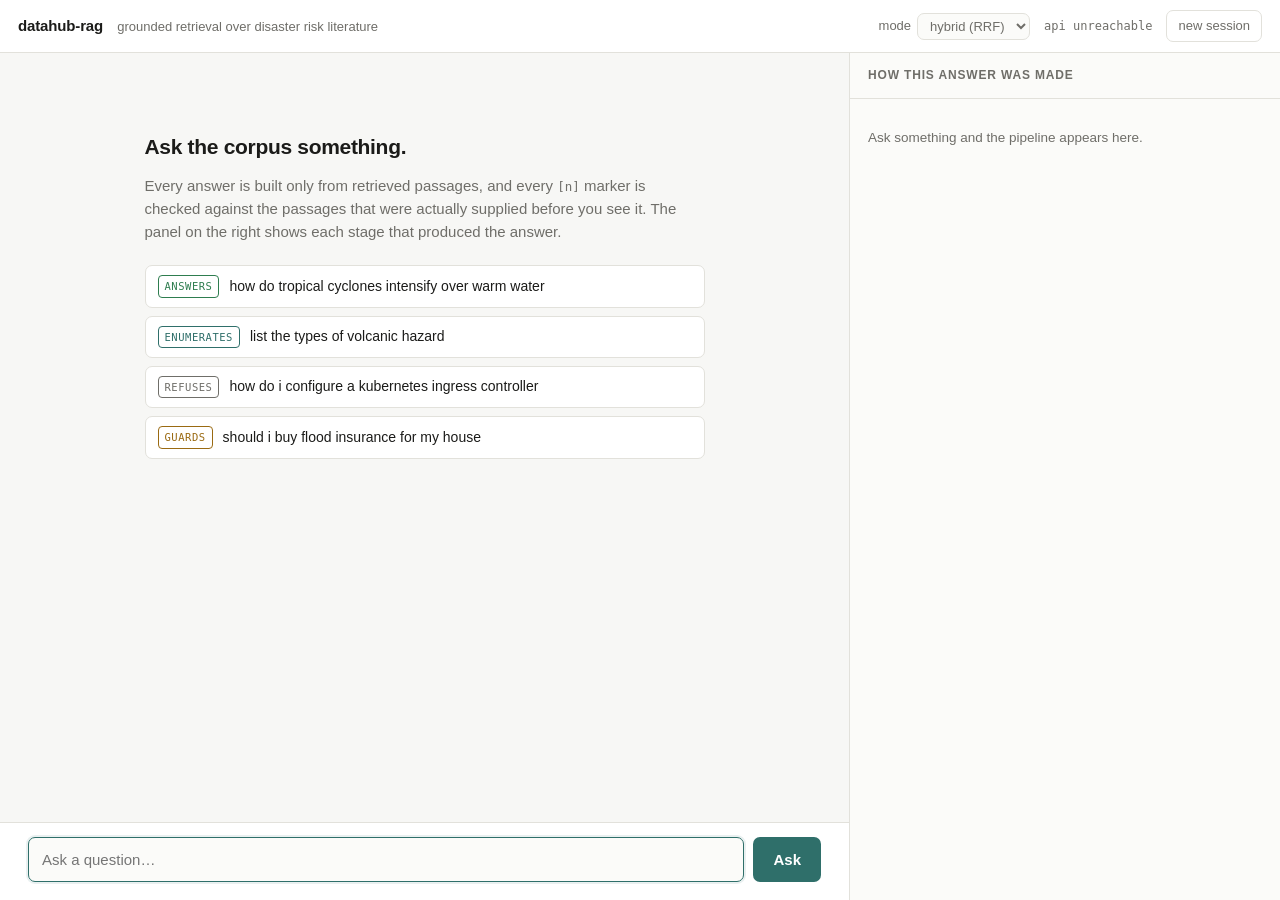
==== web/index.html @ ea363c76 "feat: web UI that shows the retrieval pipeline behind each answer Adds web/ — dependency-free HTML/C" ====
<!doctype html>
<html lang="en">
<head>
  <meta charset="utf-8">
  <meta name="viewport" content="width=device-width, initial-scale=1">
  <title>datahub-rag</title>
  <link rel="stylesheet" href="styles.css">
  <link rel="icon" href="data:image/svg+xml,<svg xmlns='http://www.w3.org/2000/svg' viewBox='0 0 16 16'><text y='13' font-size='13'>&#128269;</text></svg>">
</head>
<body>
<header class="bar">
  <div class="brand">
    <strong>datahub-rag</strong>
    <span class="sub">grounded retrieval over disaster risk literature</span>
  </div>
  <div class="bar-right">
    <label class="field">
      <span>mode</span>
      <select id="mode">
        <option value="hybrid">hybrid (RRF)</option>
        <option value="vector">vector</option>
        <option value="lexical">lexical</option>
      </select>
    </label>
    <div id="census" class="census">&hellip;</div>
    <button id="reset" class="ghost" title="Start a new session">new session</button>
  </div>
</header>

<main>
  <!-- ---------------------------------------------------------------- -->
  <section class="pane conversation">
    <div id="thread" class="thread">
      <div class="empty">
        <h1>Ask the corpus something.</h1>
        <p>
          Every answer is built only from retrieved passages, and every
          <code>[n]</code> marker is checked against the passages that were
          actually supplied before you see it. The panel on the right shows
          each stage that produced the answer.
        </p>
        <div class="examples">
          <button data-q="how do tropical cyclones intensify over warm water">
            <span class="tag tag-answer">answers</span>
            how do tropical cyclones intensify over warm water
          </button>
          <button data-q="list the types of volcanic hazard">
            <span class="tag tag-list">enumerates</span>
            list the types of volcanic hazard
          </button>
          <button data-q="how do i configure a kubernetes ingress controller">
            <span class="tag tag-refuse">refuses</span>
            how do i configure a kubernetes ingress controller
          </button>
          <button data-q="should i buy flood insurance for my house">
            <span class="tag tag-guard">guards</span>
            should i buy flood insurance for my house
          </button>
        </div>
      </div>
    </div>

    <form id="composer" class="composer">
      <input id="question" type="text" autocomplete="off" spellcheck="false"
             placeholder="Ask a question&hellip;" required minlength="2">
      <button id="send" type="submit">Ask</button>
    </form>
  </section>

  <!-- ---------------------------------------------------------------- -->
  <aside class="pane inspector" id="inspector">
    <div class="inspector-head">
      <h2>How this answer was made</h2>
      <span id="took" class="took"></span>
    </div>
    <div id="trace" class="trace">
      <p class="hint">Ask something and the pipeline appears here.</p>
    </div>
  </aside>
</main>

<script src="app.js"></script>
</body>
</html>
---- web/styles.css ----
/* datahub-rag UI. No framework, no build step: the page is served straight
   from the API image so `docker compose up` is the only thing to run. */

:root {
  --bg: #f7f7f5;
  --panel: #ffffff;
  --panel-2: #fbfbf9;
  --border: #e2e1db;
  --ink: #1b1b19;
  --muted: #6f6e69;
  --accent: #2f6f6a;
  --accent-soft: #2f6f6a1a;
  --ok: #2e7d4f;
  --warn: #9a6a12;
  --bad: #a63d34;
  --mono: ui-monospace, SFMono-Regular, "SF Mono", Menlo, Consolas, monospace;
  --sans: -apple-system, BlinkMacSystemFont, "Segoe UI", Inter, Roboto, sans-serif;
  --radius: 7px;
}

@media (prefers-color-scheme: dark) {
  :root {
    --bg: #14161a;
    --panel: #1b1e23;
    --panel-2: #202429;
    --border: #2e333b;
    --ink: #e6e6e3;
    --muted: #949aa5;
    --accent: #5fb3aa;
    --accent-soft: #5fb3aa1f;
    --ok: #63b981;
    --warn: #d3a247;
    --bad: #e0776a;
  }
}

* { box-sizing: border-box; }

html, body { height: 100%; }

body {
  margin: 0;
  font-family: var(--sans);
  font-size: 15px;
  line-height: 1.55;
  color: var(--ink);
  background: var(--bg);
  display: flex;
  flex-direction: column;
}

/* -- header ------------------------------------------------------------ */

.bar {
  display: flex;
  align-items: center;
  justify-content: space-between;
  gap: 16px;
  padding: 10px 18px;
  background: var(--panel);
  border-bottom: 1px solid var(--border);
  flex: none;
}

.brand strong { font-size: 15px; letter-spacing: -0.01em; }

.brand .sub {
  margin-left: 10px;
  color: var(--muted);
  font-size: 13px;
}

.bar-right { display: flex; align-items: center; gap: 14px; }

.field { display: flex; align-items: center; gap: 6px; font-size: 13px; color: var(--muted); }

select, input, button { font: inherit; color: inherit; }

select {
  background: var(--panel-2);
  border: 1px solid var(--border);
  border-radius: var(--radius);
  padding: 4px 8px;
  font-size: 13px;
}

.census { font-family: var(--mono); font-size: 12px; color: var(--muted); }

button { cursor: pointer; }

.ghost {
  background: transparent;
  border: 1px solid var(--border);
  border-radius: var(--radius);
  padding: 5px 11px;
  font-size: 13px;
  color: var(--muted);
}

.ghost:hover { color: var(--ink); border-color: var(--muted); }

/* -- layout ------------------------------------------------------------ */

main {
  flex: 1;
  min-height: 0;
  display: grid;
  grid-template-columns: minmax(0, 1fr) 430px;
}

.pane { min-height: 0; display: flex; flex-direction: column; }

.conversation { border-right: 1px solid var(--border); }

.thread { flex: 1; overflow-y: auto; padding: 24px 28px 8px; }

/* -- empty state ------------------------------------------------------- */

.empty { max-width: 560px; margin: 6vh auto 0; }
.empty h1 { font-size: 21px; margin: 0 0 10px; letter-spacing: -0.015em; }
.empty p { color: var(--muted); margin: 0 0 22px; }
.empty code { font-family: var(--mono); font-size: 12.5px; }

.examples { display: flex; flex-direction: column; gap: 8px; }

.examples button {
  display: flex;
  align-items: center;
  gap: 10px;
  text-align: left;
  background: var(--panel);
  border: 1px solid var(--border);
  border-radius: var(--radius);
  padding: 9px 12px;
  font-size: 14px;
  color: var(--ink);
}

.examples button:hover { border-color: var(--accent); background: var(--accent-soft); }

.tag {
  flex: none;
  font-family: var(--mono);
  font-size: 10.5px;
  text-transform: uppercase;
  letter-spacing: 0.05em;
  padding: 2px 6px;
  border-radius: 4px;
  border: 1px solid currentColor;
}

.tag-answer { color: var(--ok); }
.tag-list   { color: var(--accent); }
.tag-refuse { color: var(--muted); }
.tag-guard  { color: var(--warn); }

/* -- messages ---------------------------------------------------------- */

.turn { margin-bottom: 26px; max-width: 660px; }

.q {
  font-weight: 600;
  letter-spacing: -0.01em;
  margin: 0 0 10px;
  padding-left: 11px;
  border-left: 2px solid var(--accent);
}

.a { margin: 0; white-space: pre-wrap; }

.a.refused { color: var(--muted); font-style: italic; }

.notice {
  margin-top: 10px;
  padding: 8px 11px;
  border-left: 2px solid var(--warn);
  background: var(--panel);
  color: var(--muted);
  font-size: 13.5px;
}

.cite {
  font-family: var(--mono);
  font-size: 11px;
  vertical-align: 1.5px;
  padding: 0 2px;
  margin: 0;
  border-radius: 3px;
  background: var(--accent-soft);
  color: var(--accent);
  border: none;
  cursor: pointer;
}

.cite:hover { background: var(--accent); color: var(--panel); }

.turn.active .q { border-left-color: var(--accent); }
.turn:not(.active) { opacity: 0.62; }

.turn-foot {
  margin-top: 9px;
  font-family: var(--mono);
  font-size: 11.5px;
  color: var(--muted);
  display: flex;
  gap: 12px;
  flex-wrap: wrap;
}

.turn-foot button {
  background: none;
  border: none;
  padding: 0;
  font: inherit;
  color: var(--accent);
  text-decoration: underline dotted;
}

/* -- composer ---------------------------------------------------------- */

.composer {
  flex: none;
  display: flex;
  gap: 9px;
  padding: 14px 28px 18px;
  border-top: 1px solid var(--border);
  background: var(--panel);
}

.composer input {
  flex: 1;
  padding: 10px 13px;
  border: 1px solid var(--border);
  border-radius: var(--radius);
  background: var(--panel-2);
}

.composer input:focus { outline: 2px solid var(--accent-soft); border-color: var(--accent); }

.composer button {
  padding: 10px 20px;
  border: none;
  border-radius: var(--radius);
  background: var(--accent);
  color: #fff;
  font-weight: 550;
}

.composer button:disabled { opacity: 0.5; cursor: progress; }

/* -- inspector --------------------------------------------------------- */

.inspector { background: var(--panel-2); }

.inspector-head {
  flex: none;
  display: flex;
  align-items: baseline;
  justify-content: space-between;
  padding: 13px 18px;
  border-bottom: 1px solid var(--border);
}

.inspector-head h2 {
  font-size: 12px;
  font-weight: 600;
  text-transform: uppercase;
  letter-spacing: 0.07em;
  color: var(--muted);
  margin: 0;
}

.took { font-family: var(--mono); font-size: 11.5px; color: var(--muted); }

.trace { flex: 1; overflow-y: auto; padding: 16px 18px 40px; }

.hint { color: var(--muted); font-size: 13.5px; }

/* stages */

.stage { position: relative; padding: 0 0 18px 20px; border-left: 1px solid var(--border); }
.stage:last-of-type { border-left-color: transparent; }

.stage::before {
  content: "";
  position: absolute;
  left: -4.5px; top: 5px;
  width: 8px; height: 8px;
  border-radius: 50%;
  background: var(--muted);
}

.stage.on::before  { background: var(--ok); }
.stage.off::before { background: var(--bad); }

.stage h3 {
  margin: 0 0 5px;
  font-family: var(--mono);
  font-size: 11px;
  text-transform: uppercase;
  letter-spacing: 0.08em;
  color: var(--muted);
  font-weight: 600;
}

.stage .line { font-size: 13.5px; margin: 0 0 3px; }
.stage .line.dim { color: var(--muted); }

.kv { font-family: var(--mono); font-size: 12.5px; }
.kv b { font-weight: 600; color: var(--ink); }

.pill {
  display: inline-block;
  font-family: var(--mono);
  font-size: 11px;
  padding: 1px 6px;
  margin: 2px 4px 2px 0;
  border-radius: 4px;
  background: var(--accent-soft);
  color: var(--accent);
}

.pill.warn { background: #9a6a1220; color: var(--warn); }
.pill.bad  { background: #a63d3420; color: var(--bad); }

.rewrite {
  font-family: var(--mono);
  font-size: 12px;
  background: var(--panel);
  border: 1px solid var(--border);
  border-radius: var(--radius);
  padding: 7px 9px;
  color: var(--muted);
  word-break: break-word;
}

/* the relevance gate meter */

.meter { margin: 8px 0 6px; }

.meter-track {
  position: relative;
  height: 8px;
  border-radius: 4px;
  background: var(--border);
  overflow: visible;
}

.meter-fill {
  height: 100%;
  border-radius: 4px;
  background: var(--ok);
  transition: width 0.35s ease;
}

.meter-fill.under { background: var(--bad); }

.meter-threshold {
  position: absolute;
  top: -4px;
  width: 2px;
  height: 16px;
  background: var(--ink);
}

.meter-legend {
  display: flex;
  justify-content: space-between;
  font-family: var(--mono);
  font-size: 11px;
  color: var(--muted);
  margin-top: 7px;
}

/* sources */

.sources { margin-top: 4px; }

.source {
  border: 1px solid var(--border);
  border-radius: var(--radius);
  background: var(--panel);
  padding: 9px 11px;
  margin-bottom: 7px;
}

.source.cited { border-left: 3px solid var(--ok); }
.source.uncited { opacity: 0.72; }
.source.flash { border-color: var(--accent); box-shadow: 0 0 0 3px var(--accent-soft); }

.source-head {
  display: flex;
  align-items: baseline;
  gap: 8px;
  justify-content: space-between;
}

.source-n { font-family: var(--mono); font-size: 11.5px; color: var(--accent); flex: none; }
.source-title { font-size: 13px; font-weight: 550; flex: 1; letter-spacing: -0.005em; }
.source-score { font-family: var(--mono); font-size: 11px; color: var(--muted); flex: none; }

.source-meta {
  margin-top: 4px;
  font-family: var(--mono);
  font-size: 10.5px;
  color: var(--muted);
  display: flex;
  gap: 9px;
  flex-wrap: wrap;
}

.source-meta a { color: var(--accent); }

.source-text {
  margin-top: 7px;
  font-size: 12.5px;
  color: var(--muted);
  max-height: 4.2em;
  overflow: hidden;
  cursor: pointer;
  position: relative;
}

.source-text.open { max-height: none; }

.source-text:not(.open)::after {
  content: "";
  position: absolute;
  inset: auto 0 0 0;
  height: 1.5em;
  background: linear-gradient(transparent, var(--panel));
}

.err {
  border-left: 3px solid var(--bad);
  background: var(--panel);
  padding: 9px 12px;
  border-radius: var(--radius);
  color: var(--bad);
  font-size: 13.5px;
}

/* -- narrow ------------------------------------------------------------ */

@media (max-width: 940px) {
  main { grid-template-columns: 1fr; grid-template-rows: 1fr auto; }
  .conversation { border-right: none; }
  .inspector { border-top: 1px solid var(--border); max-height: 45vh; }
  .brand .sub { display: none; }
}
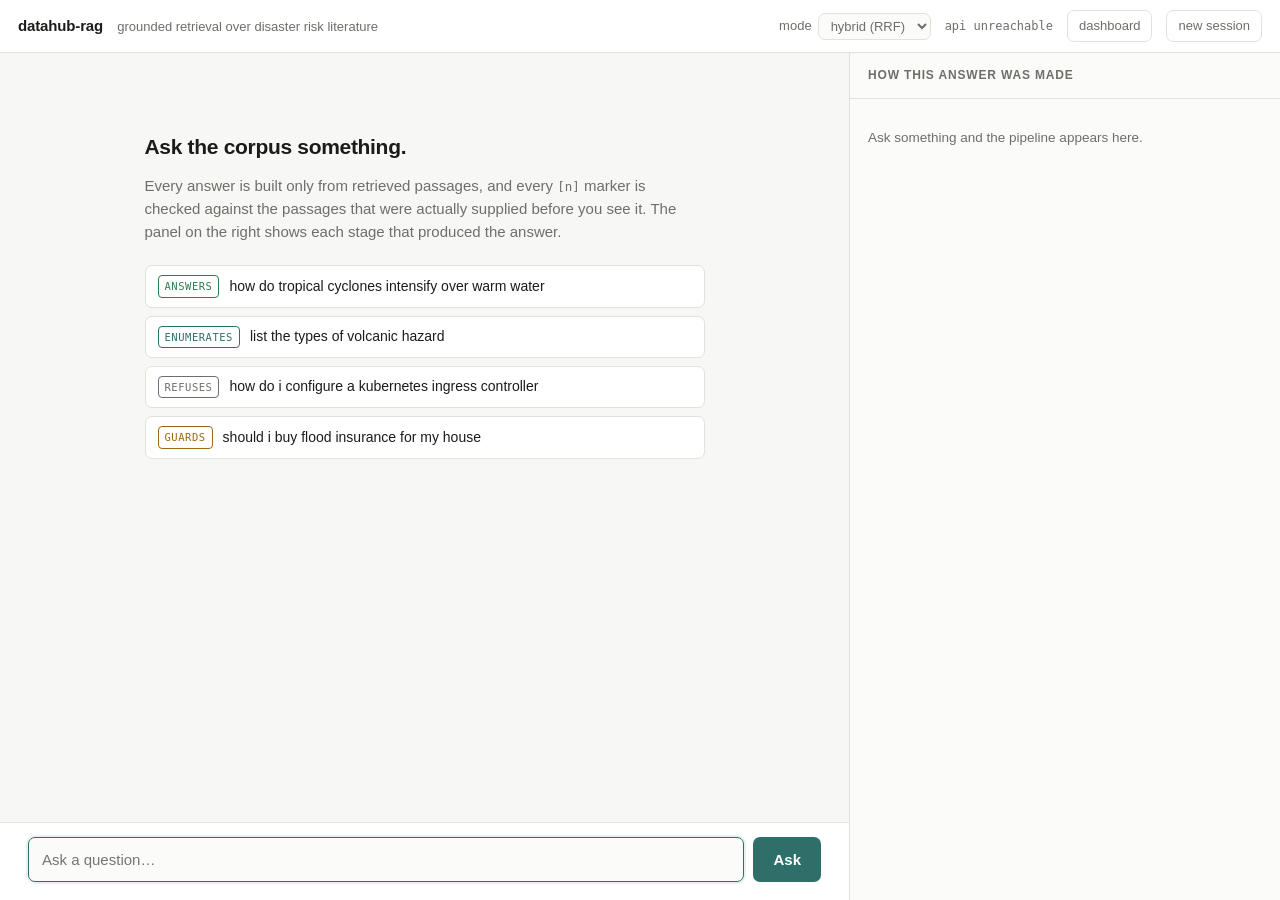
==== commit c09ff642: "feat: operational dashboard over corpus, index and gate calibration The chat inspector explains one " ====
--- a/web/index.html
+++ b/web/index.html
@@ -23,6 +23,7 @@
       </select>
     </label>
     <div id="census" class="census">&hellip;</div>
+    <a class="ghost" href="/ui/dashboard.html">dashboard</a>
     <button id="reset" class="ghost" title="Start a new session">new session</button>
   </div>
 </header>
--- a/web/styles.css
+++ b/web/styles.css
@@ -448,3 +448,217 @@
   .inspector { border-top: 1px solid var(--border); max-height: 45vh; }
   .brand .sub { display: none; }
 }
+
+/* ======================================================================
+   Dashboard
+   ====================================================================== */
+
+.page-dashboard { display: block; background: var(--bg); }
+
+.board {
+  display: grid;
+  grid-template-columns: repeat(auto-fit, minmax(330px, 1fr));
+  gap: 16px;
+  padding: 22px;
+  max-width: 1400px;
+  margin: 0 auto;
+}
+
+.board .wide { grid-column: 1 / -1; }
+
+.card {
+  background: var(--panel);
+  border: 1px solid var(--border);
+  border-radius: var(--radius);
+  padding: 16px 18px 18px;
+}
+
+.card h2 {
+  margin: 0 0 6px;
+  font-size: 12px;
+  font-weight: 600;
+  text-transform: uppercase;
+  letter-spacing: 0.07em;
+  color: var(--muted);
+}
+
+.card-note { margin: 0 0 14px; font-size: 13px; color: var(--muted); }
+.card-note code { font-family: var(--mono); font-size: 12px; }
+.card-note a { color: var(--accent); }
+.card-note b { color: var(--ink); }
+
+.bar-right a.ghost { text-decoration: none; }
+
+/* tables */
+
+/* Tables scroll inside their card rather than widening it: nowrap keeps the
+   numeric columns readable, and a card must never push the page sideways. */
+.table-wrap { overflow-x: auto; }
+
+.grid { width: 100%; border-collapse: collapse; font-size: 13px; }
+
+.grid th {
+  text-align: right;
+  font-family: var(--mono);
+  font-size: 10.5px;
+  font-weight: 600;
+  text-transform: uppercase;
+  letter-spacing: 0.05em;
+  color: var(--muted);
+  padding: 0 0 6px;
+  border-bottom: 1px solid var(--border);
+}
+
+.grid th:first-child, .grid td:first-child { text-align: left; padding-left: 0; }
+.grid th, .grid td { padding-left: 12px; white-space: nowrap; }
+.grid td { text-align: right; padding-top: 7px; padding-bottom: 7px; font-family: var(--mono); font-size: 12.5px; }
+
+.grid tbody tr + tr td { border-top: 1px solid var(--border); }
+.grid td.k { font-family: var(--sans); font-size: 13px; font-weight: 550; }
+.grid td.dim, .grid .dim { color: var(--muted); }
+.grid .row-off td { opacity: 0.55; }
+.grid.compact td { padding: 5px 0; }
+
+.bad-text { color: var(--bad); }
+
+.meter-inline {
+  display: inline-block;
+  width: 42px;
+  height: 6px;
+  border-radius: 3px;
+  background: var(--border);
+  overflow: hidden;
+  vertical-align: middle;
+  margin-right: 6px;
+}
+
+.meter-inline > span { display: block; height: 100%; background: var(--ok); }
+
+/* horizontal bars (chunk size) */
+
+.bars { display: flex; flex-direction: column; gap: 3px; }
+
+.bar-row { display: flex; align-items: center; gap: 9px; }
+
+.bar-label {
+  flex: none;
+  width: 68px;
+  text-align: right;
+  font-family: var(--mono);
+  font-size: 11px;
+  color: var(--muted);
+}
+
+.bar-stack { flex: 1; display: flex; height: 13px; border-radius: 3px; overflow: hidden; }
+
+/* Named `.seg`, not `.bar`: `.bar` is the page header, and reusing it here
+   turned the header into a full-height block. */
+.seg { display: block; height: 100%; min-width: 1px; }
+
+.bar-value {
+  flex: none;
+  width: 42px;
+  font-family: var(--mono);
+  font-size: 11px;
+  color: var(--muted);
+}
+
+.seg-0 { background: var(--accent); }
+.seg-1 { background: var(--warn); }
+.seg-2 { background: var(--muted); }
+
+.legend {
+  display: flex;
+  gap: 14px;
+  flex-wrap: wrap;
+  margin-top: 12px;
+  font-family: var(--mono);
+  font-size: 11px;
+  color: var(--muted);
+}
+
+.key { display: inline-flex; align-items: center; gap: 5px; }
+
+.swatch { width: 9px; height: 9px; border-radius: 2px; display: inline-block; }
+.swatch.answered { background: var(--ok); }
+.swatch.refused  { background: var(--bad); }
+
+/* checks */
+
+.stack-top { margin-top: 16px; padding-top: 14px; border-top: 1px solid var(--border); }
+
+.checks { list-style: none; margin: 0; padding: 0; }
+
+.checks li {
+  display: flex;
+  justify-content: space-between;
+  align-items: baseline;
+  gap: 12px;
+  padding: 7px 0;
+  font-size: 13px;
+}
+
+.checks li + li { border-top: 1px solid var(--border); }
+.checks li b { font-family: var(--mono); font-size: 12.5px; }
+.checks li.on b  { color: var(--ok); }
+.checks li.off b { color: var(--bad); }
+
+/* histogram */
+
+.hist { margin-bottom: 4px; }
+
+.hist-plot {
+  position: relative;
+  display: flex;
+  align-items: flex-end;
+  height: 160px;
+  border-bottom: 1px solid var(--border);
+  border-left: 1px solid var(--border);
+}
+
+.hcol {
+  position: relative;
+  height: 100%;
+  display: flex;
+  align-items: flex-end;
+  justify-content: center;
+  gap: 1px;
+  padding: 0 1px;
+}
+
+.hbar { display: block; width: 50%; min-height: 0; border-radius: 2px 2px 0 0; }
+.hbar.answered { background: var(--ok); }
+.hbar.refused  { background: var(--bad); }
+
+.hist-threshold {
+  position: absolute;
+  top: -6px;
+  bottom: 0;
+  width: 2px;
+  background: var(--ink);
+}
+
+.hist-threshold span {
+  position: absolute;
+  top: -4px;
+  left: 6px;
+  white-space: nowrap;
+  font-family: var(--mono);
+  font-size: 10.5px;
+  color: var(--ink);
+  background: var(--panel);
+  padding: 0 3px;
+}
+
+.hist-axis {
+  display: flex;
+  justify-content: space-between;
+  font-family: var(--mono);
+  font-size: 10.5px;
+  color: var(--muted);
+  margin-top: 5px;
+}
+
+@media (max-width: 560px) {
+  .board { grid-template-columns: 1fr; padding: 14px; }
+}
